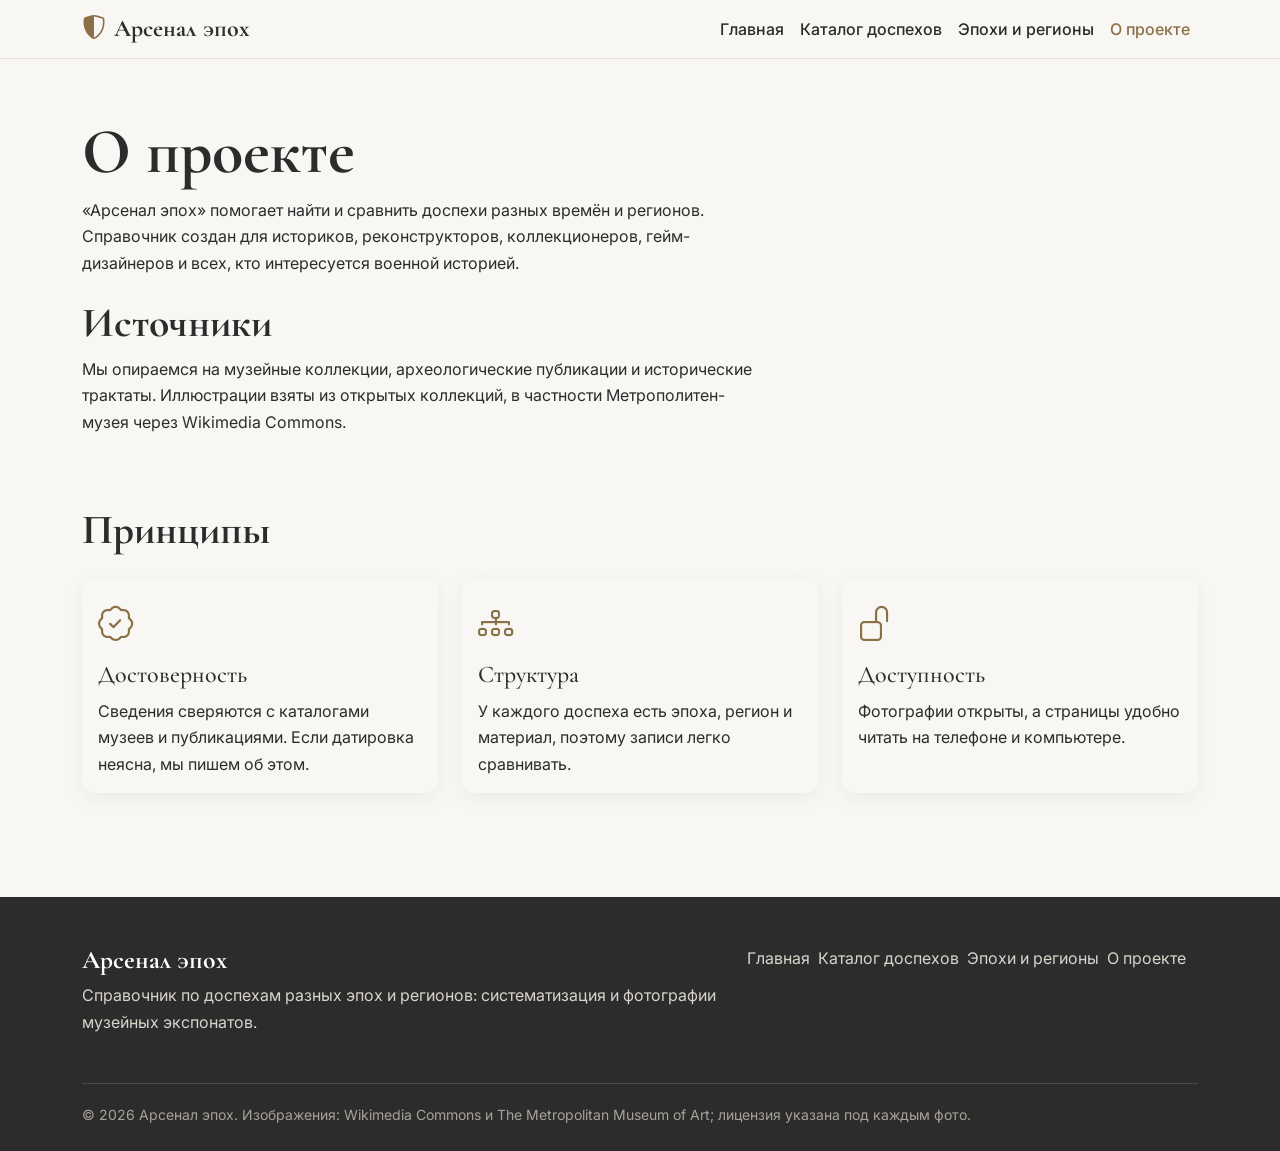
==== about.html @ 5a1cee08 "Initial commit" ====
<!DOCTYPE html>
<html lang="ru">
<head>
<meta charset="UTF-8"><meta name="viewport" content="width=device-width, initial-scale=1">
<title>О проекте — Арсенал эпох</title>
<meta name="description" content="О справочнике по доспехам: для кого он создан, какие источники используются и на каких принципах построен.">
<script>document.documentElement.classList.add("js")</script>
<link rel="icon" href="data:image/svg+xml,%3Csvg xmlns='http://www.w3.org/2000/svg' viewBox='0 0 64 64'%3E%3Crect width='64' height='64' rx='14' fill='%238b6f47'/%3E%3Cpath d='M32 10l18 6v14c0 12-8 20-18 24C22 50 14 42 14 30V16z' fill='%23fff'/%3E%3C/svg%3E">
<meta property="og:type" content="website"><meta property="og:locale" content="ru_RU"><meta property="og:site_name" content="Арсенал эпох">
<meta property="og:title" content="О проекте — Арсенал эпох"><meta property="og:description" content="О справочнике по доспехам: для кого он создан, какие источники используются и на каких принципах построен.">
<meta property="og:image" content="https://commons.wikimedia.org/wiki/Special:FilePath/Armor_of_Emperor_Ferdinand_I_(1503%E2%80%931564)_MET_96543.jpg?width=1200">
<link href="https://cdn.jsdelivr.net/npm/bootstrap@5.3.3/dist/css/bootstrap.min.css" rel="stylesheet">
<link href="https://cdn.jsdelivr.net/npm/bootstrap-icons@1.11.3/font/bootstrap-icons.css" rel="stylesheet">
<link rel="preconnect" href="https://fonts.googleapis.com"><link rel="preconnect" href="https://fonts.gstatic.com" crossorigin>
<link href="https://fonts.googleapis.com/css2?family=Cormorant+Garamond:wght@600;700&family=Inter:wght@400;500;600&display=swap" rel="stylesheet">
<link href="css/style.css" rel="stylesheet">
</head>
<body>
<a class="skip" href="#main">К содержимому</a>
<header class="sticky-top">
<nav class="navbar navbar-expand-md site-nav" aria-label="Основное меню"><div class="container">
<a class="navbar-brand d-flex align-items-center gap-2" href="index.html"><i class="bi bi-shield-shaded" aria-hidden="true"></i>Арсенал эпох</a>
<button class="navbar-toggler" type="button" data-bs-toggle="collapse" data-bs-target="#nav" aria-controls="nav" aria-expanded="false" aria-label="Открыть меню"><span class="navbar-toggler-icon"></span></button>
<div class="collapse navbar-collapse" id="nav"><ul class="navbar-nav ms-auto"><li class="nav-item"><a class="nav-link" href="index.html">Главная</a></li><li class="nav-item"><a class="nav-link" href="catalog.html">Каталог доспехов</a></li><li class="nav-item"><a class="nav-link" href="epochs.html">Эпохи и регионы</a></li><li class="nav-item"><a class="nav-link active" href="about.html" aria-current="page">О проекте</a></li></ul></div>
</div></nav></header>
<main id="main">

<section class="section pb-0"><div class="container"><h1>О проекте</h1><div class="prose"><p>«Арсенал эпох» помогает найти и сравнить доспехи разных времён и регионов. Справочник создан для историков, реконструкторов, коллекционеров, гейм-дизайнеров и всех, кто интересуется военной историей.</p>
<h2 class="mt-4">Источники</h2><p>Мы опираемся на музейные коллекции, археологические публикации и исторические трактаты. Иллюстрации взяты из открытых коллекций, в частности Метрополитен-музея через Wikimedia Commons.</p></div></div></section>
<section class="section" aria-labelledby="pr"><div class="container"><h2 id="pr" class="mb-4">Принципы</h2><div class="row g-4">
<div class="col-md-4 reveal"><div class="card armor-card h-100"><div class="card-body"><i class="bi bi-patch-check icon-box" aria-hidden="true"></i><h3 class="h4 mt-2">Достоверность</h3><p class="mb-0">Сведения сверяются с каталогами музеев и публикациями. Если датировка неясна, мы пишем об этом.</p></div></div></div><div class="col-md-4 reveal"><div class="card armor-card h-100"><div class="card-body"><i class="bi bi-diagram-3 icon-box" aria-hidden="true"></i><h3 class="h4 mt-2">Структура</h3><p class="mb-0">У каждого доспеха есть эпоха, регион и материал, поэтому записи легко сравнивать.</p></div></div></div><div class="col-md-4 reveal"><div class="card armor-card h-100"><div class="card-body"><i class="bi bi-unlock icon-box" aria-hidden="true"></i><h3 class="h4 mt-2">Доступность</h3><p class="mb-0">Фотографии открыты, а страницы удобно читать на телефоне и компьютере.</p></div></div></div></div></div></section>
</main>
<footer class="site-footer"><div class="container">
<div class="row g-4"><div class="col-md-7"><h2>Арсенал эпох</h2><p>Справочник по доспехам разных эпох и регионов: систематизация и фотографии музейных экспонатов.</p></div>
<div class="col-md-5"><nav aria-label="Меню в подвале"><ul class="list-inline"><li class="list-inline-item"><a href="index.html">Главная</a></li><li class="list-inline-item"><a href="catalog.html">Каталог доспехов</a></li><li class="list-inline-item"><a href="epochs.html">Эпохи и регионы</a></li><li class="list-inline-item"><a href="about.html">О проекте</a></li></ul></nav></div></div>
<p class="copyright mb-0">© 2026 Арсенал эпох. Изображения: Wikimedia Commons и The Metropolitan Museum of Art; лицензия указана под каждым фото.</p>
</div></footer>
<button type="button" class="back-to-top" id="toTop"><i class="bi bi-arrow-up" aria-hidden="true"></i><span>Наверх</span></button>
<script src="https://cdn.jsdelivr.net/npm/bootstrap@5.3.3/dist/js/bootstrap.bundle.min.js"></script>
<script src="js/main.js"></script>
</body>
</html>
---- css/style.css ----
/* ===== Bootstrap variables override ===== */
:root{
--bs-body-bg:#f8f7f4;--bs-body-color:#2c2c2c;--bs-primary:#8b6f47;--bs-primary-rgb:139,111,71;
--bs-link-color:#6f5836;--bs-link-hover-color:#8b6f47;--bs-border-radius:.75rem;--bs-border-radius-lg:1rem;
--bs-body-font-family:'Inter',system-ui,sans-serif;--bs-secondary-color:#5d5a55;
--font-head:'Cormorant Garamond',Georgia,serif;--bronze-dark:#6f5836}
.btn-primary{--bs-btn-bg:#8b6f47;--bs-btn-border-color:#8b6f47;--bs-btn-hover-bg:#6f5836;--bs-btn-hover-border-color:#6f5836;--bs-btn-active-bg:#5e4a2d;--bs-btn-active-border-color:#5e4a2d;--bs-btn-disabled-bg:#8b6f47}
.btn-outline-secondary{--bs-btn-color:#2c2c2c;--bs-btn-border-color:#8b6f47;--bs-btn-hover-bg:#8b6f47;--bs-btn-hover-border-color:#8b6f47;--bs-btn-hover-color:#fff}

/* ===== Global ===== */
body{line-height:1.65}
h1,h2,h3,.h1,.h2,.h3,.navbar-brand,.modal-title{font-family:var(--font-head);font-weight:700;line-height:1.15}
h1{font-size:clamp(2.4rem,6vw,4rem)}h2{font-size:clamp(1.9rem,4vw,2.6rem)}
.section{padding:3.5rem 0}
.lead-muted{color:var(--bs-secondary-color);max-width:60ch}
:focus-visible{outline:3px solid var(--bs-primary)!important;outline-offset:2px}
.skip{position:absolute;left:-999px;top:0;z-index:2000;background:#2c2c2c;color:#fff;padding:.6rem 1rem}.skip:focus{left:0}

/* ===== Navbar ===== */
.site-nav{background:rgba(248,247,244,.95);backdrop-filter:blur(8px);border-bottom:1px solid #e6e2da}
.navbar-brand{font-size:1.5rem;color:#2c2c2c}.navbar-brand i{color:var(--bs-primary)}
.site-nav .nav-link{color:#2c2c2c;font-weight:500}
.site-nav .nav-link:hover,.site-nav .nav-link.active{color:var(--bs-primary)}

/* ===== Footer ===== */
.site-footer{background:#2c2c2c;color:#d8d4cb;padding:3rem 0 1.5rem;margin-top:3rem}
.site-footer h2{color:#fff;font-size:1.6rem}.site-footer a{color:#d8d4cb;text-decoration:none}.site-footer a:hover{color:#fff;text-decoration:underline}
.site-footer .copyright{border-top:1px solid #4a4a4a;margin-top:2rem;padding-top:1.2rem;font-size:.875rem;color:#a8a39a}

/* ===== Components ===== */
.armor-card{border:0;box-shadow:0 4px 20px rgba(0,0,0,.06);transition:transform .2s ease,box-shadow .2s ease;overflow:hidden}
.armor-card:hover{transform:translateY(-4px);box-shadow:0 10px 30px rgba(0,0,0,.12)}
.armor-card .card-img-top{aspect-ratio:4/3;object-fit:cover;object-position:center 20%;background:#e9e5dc}
.credit{font-size:.75rem;color:var(--bs-secondary-color)}
.credit a{color:inherit;text-decoration:underline}
.badge.badge-epoch{background:#efebe2;color:var(--bronze-dark)}
.badge.badge-region{background:#e4e8ea;color:#3d4d58}
.icon-box{font-size:2.2rem;color:var(--bs-primary)}
.js .reveal{opacity:0;transform:translateY(20px);transition:opacity .7s,transform .7s}
.js .reveal.visible{opacity:1;transform:none}
[hidden]{display:none!important}
.modal-content{background:#fbfaf7;border:0;border-radius:var(--bs-border-radius-lg)}
.modal-header{border-bottom:1px solid #e6e2da}.modal-title{font-size:1.8rem;color:var(--bronze-dark)}
.modal-footer{border-top:1px solid #e6e2da}
.modal-img{width:100%;max-height:360px;object-fit:cover;object-position:center 20%;border-radius:var(--bs-border-radius)}
@media (prefers-reduced-motion:reduce){.js .reveal{opacity:1;transform:none;transition:none}.armor-card{transition:none}.back-to-top{transition:none}html{scroll-behavior:auto!important}}

/* ===== Page: Index ===== */
.hero{color:#fff;min-height:78vh;display:flex;align-items:center;background:linear-gradient(rgba(20,18,15,.68),rgba(20,18,15,.78)),var(--hero-img) center 20%/cover #222}
.hero p.lead{max-width:55ch;color:#ece8df}.hero .credit{color:#b9b3a7}

/* ===== Page: Catalog ===== */
.empty{display:none}

/* ===== Page: Epochs ===== */
.epochs-table{background:#fff;border-radius:var(--bs-border-radius);overflow:hidden;box-shadow:0 4px 20px rgba(0,0,0,.06)}
.epochs-table thead th{background:#efebe2;white-space:nowrap}
.epochs-table td,.epochs-table th{padding:1rem 1.1rem}

/* ===== Page: About ===== */
.prose{max-width:68ch}

/* ===== Back to top ===== */
.back-to-top{position:fixed;right:max(1rem,env(safe-area-inset-right));bottom:max(1rem,env(safe-area-inset-bottom));z-index:1030;display:inline-flex;align-items:center;gap:.4rem;
background:var(--bronze-dark);color:#fff;border:0;border-radius:999px;padding:.65rem 1.1rem;font-weight:600;font-size:.95rem;box-shadow:0 6px 20px rgba(0,0,0,.25);
opacity:0;visibility:hidden;transform:translateY(10px);transition:opacity .25s,transform .25s,visibility .25s,background .2s}
.back-to-top.show{opacity:1;visibility:visible;transform:none}
.back-to-top:hover{background:#5e4a2d}
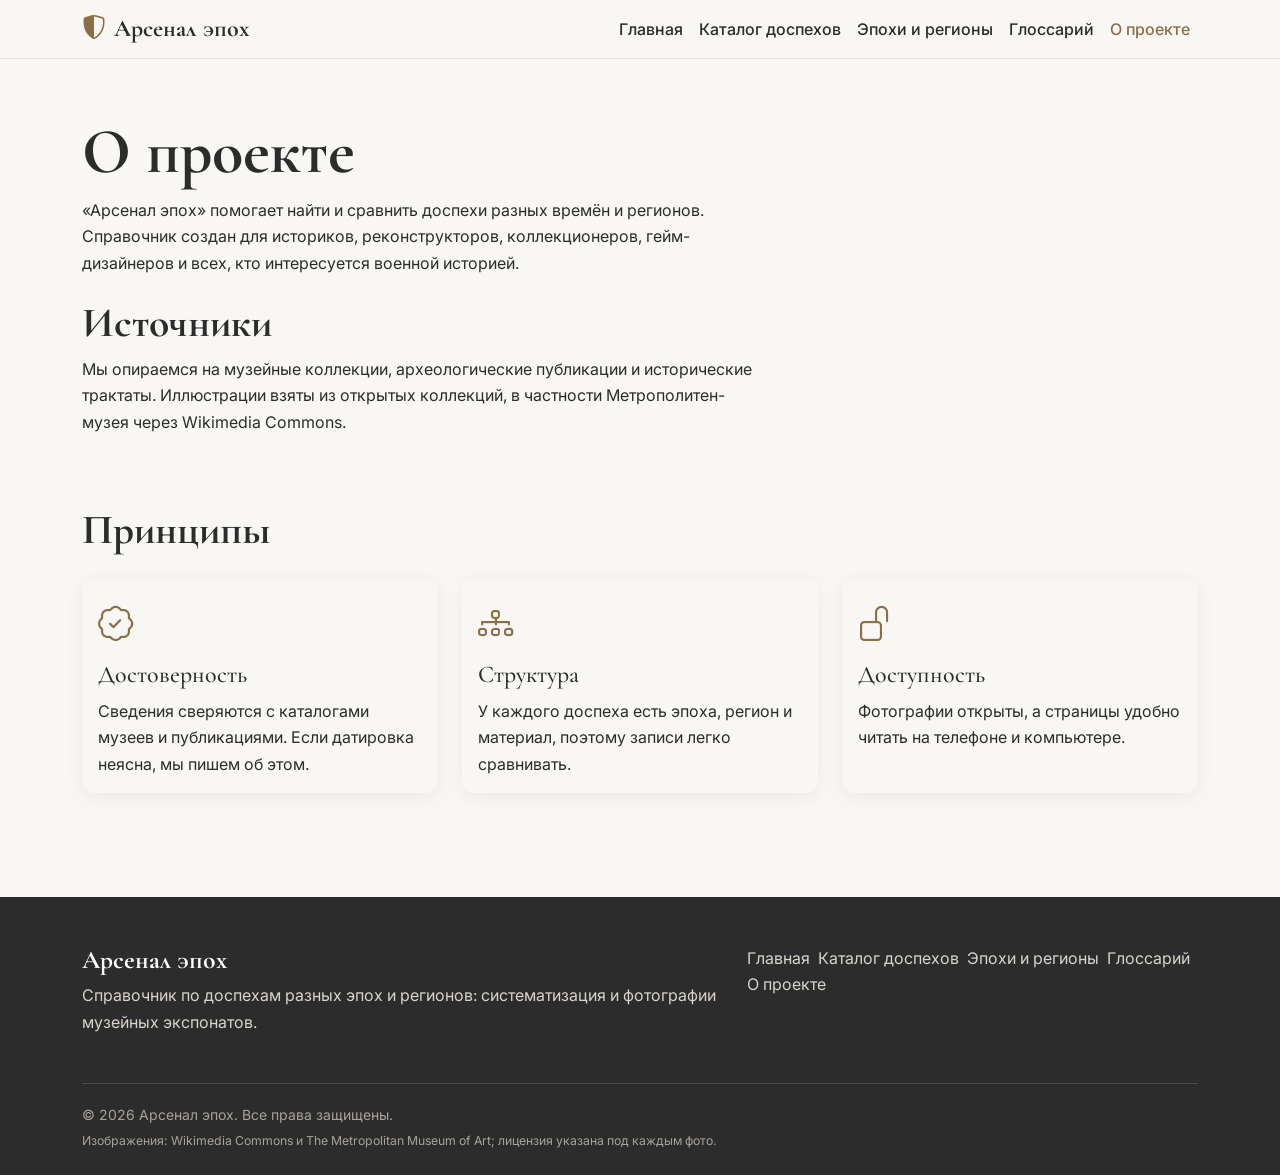
==== commit f3a8ded7: "Добавил глоссарий" ====
--- a/about.html
+++ b/about.html
@@ -21,7 +21,7 @@
 <nav class="navbar navbar-expand-md site-nav" aria-label="Основное меню"><div class="container">
 <a class="navbar-brand d-flex align-items-center gap-2" href="index.html"><i class="bi bi-shield-shaded" aria-hidden="true"></i>Арсенал эпох</a>
 <button class="navbar-toggler" type="button" data-bs-toggle="collapse" data-bs-target="#nav" aria-controls="nav" aria-expanded="false" aria-label="Открыть меню"><span class="navbar-toggler-icon"></span></button>
-<div class="collapse navbar-collapse" id="nav"><ul class="navbar-nav ms-auto"><li class="nav-item"><a class="nav-link" href="index.html">Главная</a></li><li class="nav-item"><a class="nav-link" href="catalog.html">Каталог доспехов</a></li><li class="nav-item"><a class="nav-link" href="epochs.html">Эпохи и регионы</a></li><li class="nav-item"><a class="nav-link active" href="about.html" aria-current="page">О проекте</a></li></ul></div>
+<div class="collapse navbar-collapse" id="nav"><ul class="navbar-nav ms-auto"><li class="nav-item"><a class="nav-link" href="index.html">Главная</a></li><li class="nav-item"><a class="nav-link" href="catalog.html">Каталог доспехов</a></li><li class="nav-item"><a class="nav-link" href="epochs.html">Эпохи и регионы</a></li><li class="nav-item"><a class="nav-link" href="glossary.html">Глоссарий</a></li><li class="nav-item"><a class="nav-link active" href="about.html" aria-current="page">О проекте</a></li></ul></div>
 </div></nav></header>
 <main id="main">
 
@@ -32,8 +32,8 @@
 </main>
 <footer class="site-footer"><div class="container">
 <div class="row g-4"><div class="col-md-7"><h2>Арсенал эпох</h2><p>Справочник по доспехам разных эпох и регионов: систематизация и фотографии музейных экспонатов.</p></div>
-<div class="col-md-5"><nav aria-label="Меню в подвале"><ul class="list-inline"><li class="list-inline-item"><a href="index.html">Главная</a></li><li class="list-inline-item"><a href="catalog.html">Каталог доспехов</a></li><li class="list-inline-item"><a href="epochs.html">Эпохи и регионы</a></li><li class="list-inline-item"><a href="about.html">О проекте</a></li></ul></nav></div></div>
-<p class="copyright mb-0">© 2026 Арсенал эпох. Изображения: Wikimedia Commons и The Metropolitan Museum of Art; лицензия указана под каждым фото.</p>
+<div class="col-md-5"><nav aria-label="Меню в подвале"><ul class="list-inline"><li class="list-inline-item"><a href="index.html">Главная</a></li><li class="list-inline-item"><a href="catalog.html">Каталог доспехов</a></li><li class="list-inline-item"><a href="epochs.html">Эпохи и регионы</a></li><li class="list-inline-item"><a href="glossary.html">Глоссарий</a></li><li class="list-inline-item"><a href="about.html">О проекте</a></li></ul></nav></div></div>
+<div class="copyright"><p class="mb-1">© 2026 Арсенал эпох. Все права защищены.</p><p class="small mb-0">Изображения: Wikimedia Commons и The Metropolitan Museum of Art; лицензия указана под каждым фото.</p></div>
 </div></footer>
 <button type="button" class="back-to-top" id="toTop"><i class="bi bi-arrow-up" aria-hidden="true"></i><span>Наверх</span></button>
 <script src="https://cdn.jsdelivr.net/npm/bootstrap@5.3.3/dist/js/bootstrap.bundle.min.js"></script>
--- a/css/style.css
+++ b/css/style.css
@@ -66,3 +66,13 @@
 opacity:0;visibility:hidden;transform:translateY(10px);transition:opacity .25s,transform .25s,visibility .25s,background .2s}
 .back-to-top.show{opacity:1;visibility:visible;transform:none}
 .back-to-top:hover{background:#5e4a2d}
+
+/* ===== Page: Glossary ===== */
+.accordion{--bs-accordion-bg:#fff;--bs-accordion-border-color:#e6e2da;--bs-accordion-active-bg:#efebe2;--bs-accordion-active-color:#6f5836;
+--bs-accordion-btn-focus-border-color:#8b6f47;--bs-accordion-btn-focus-box-shadow:0 0 0 .2rem rgba(139,111,71,.25);
+--bs-accordion-btn-active-icon:url("data:image/svg+xml,%3Csvg xmlns='http://www.w3.org/2000/svg' viewBox='0 0 16 16' fill='%236f5836'%3E%3Cpath fill-rule='evenodd' d='M1.646 4.646a.5.5 0 0 1 .708 0L8 10.293l5.646-5.647a.5.5 0 0 1 .708.708l-6 6a.5.5 0 0 1-.708 0l-6-6a.5.5 0 0 1 0-.708z'/%3E%3C/svg%3E")}
+.accordion-button{font-family:var(--font-head);font-size:1.35rem;font-weight:700}
+.gl-group{scroll-margin-top:5rem;margin-bottom:1.5rem}
+.gl-letter{font-size:2rem;color:var(--bronze-dark);border-bottom:1px solid #e6e2da;padding-bottom:.3rem;margin-bottom:1rem}
+.gl-letters a{display:inline-block;min-width:2.3rem;text-align:center;padding:.3rem .5rem;margin:0 .25rem .4rem 0;border:1px solid #e6e2da;border-radius:.5rem;background:#fff;color:var(--bronze-dark);font-weight:600;text-decoration:none}
+.gl-letters a:hover{background:var(--bs-primary);border-color:var(--bs-primary);color:#fff}
